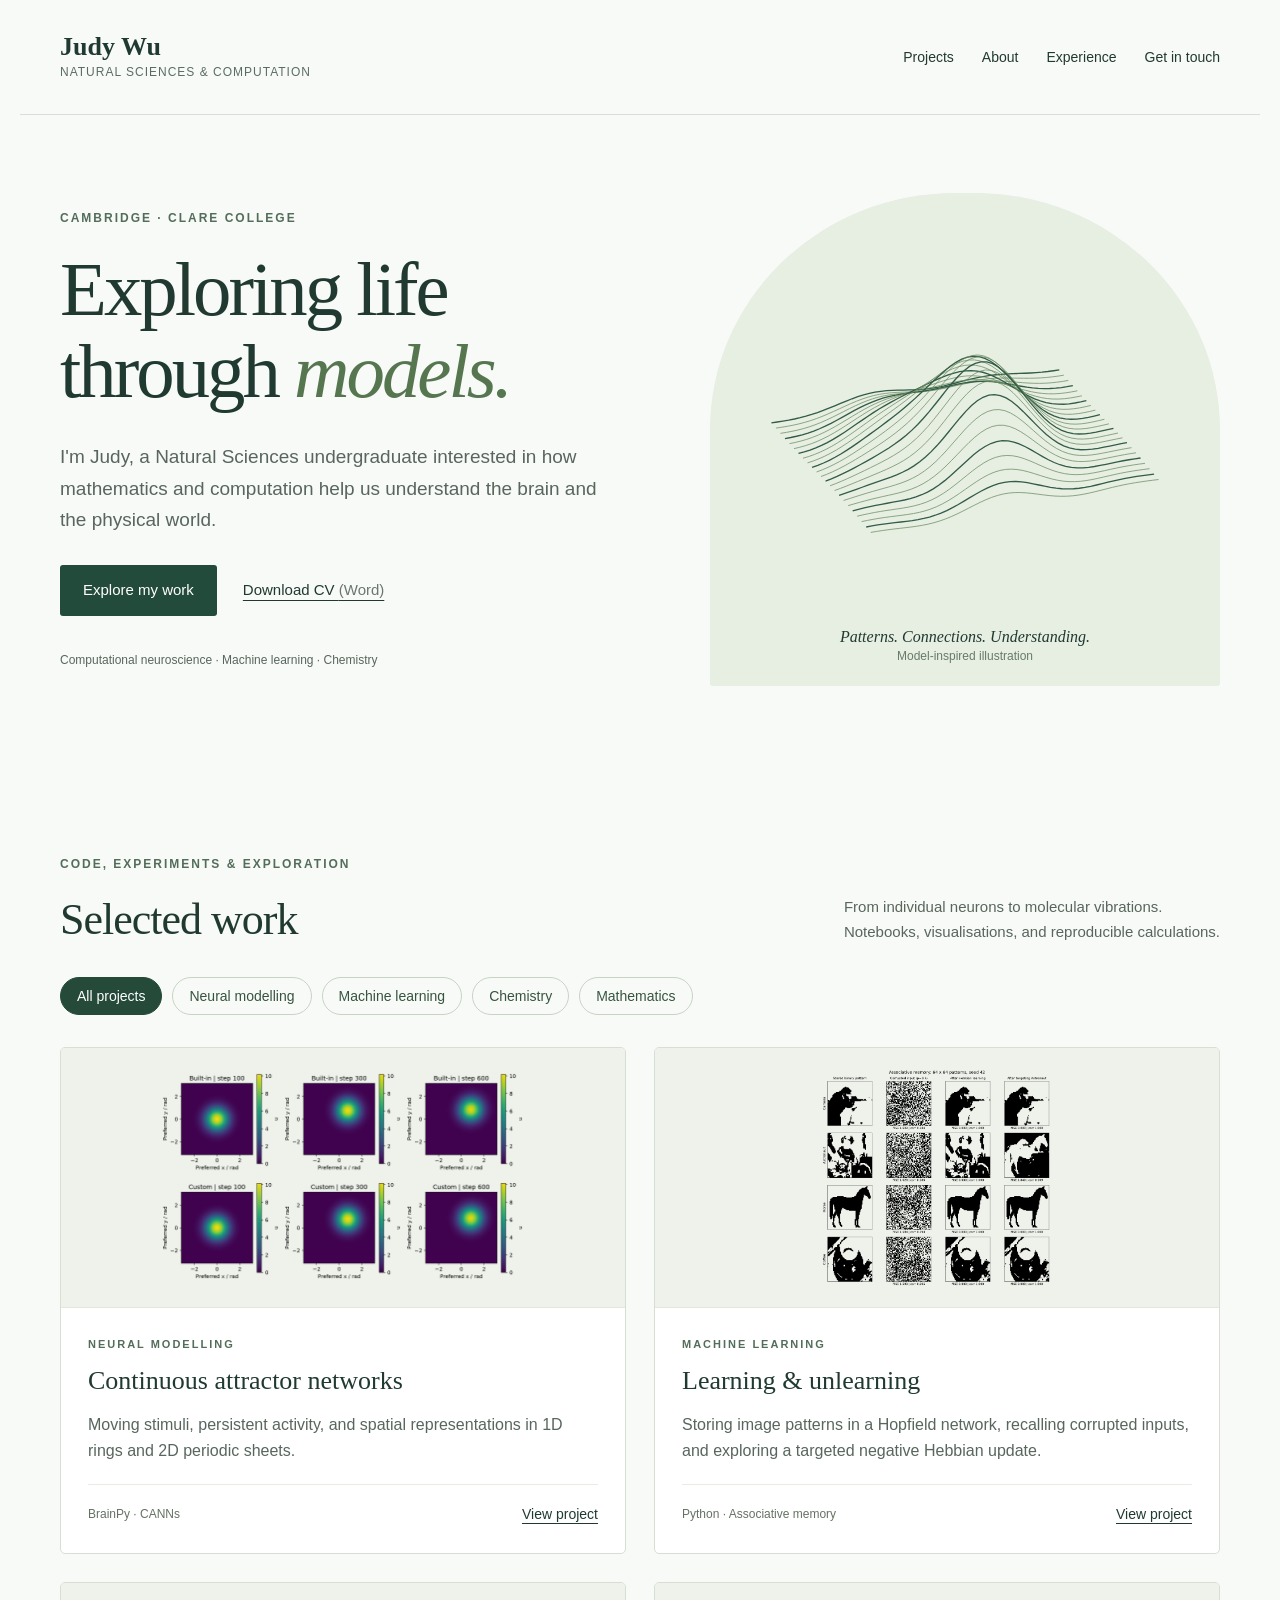
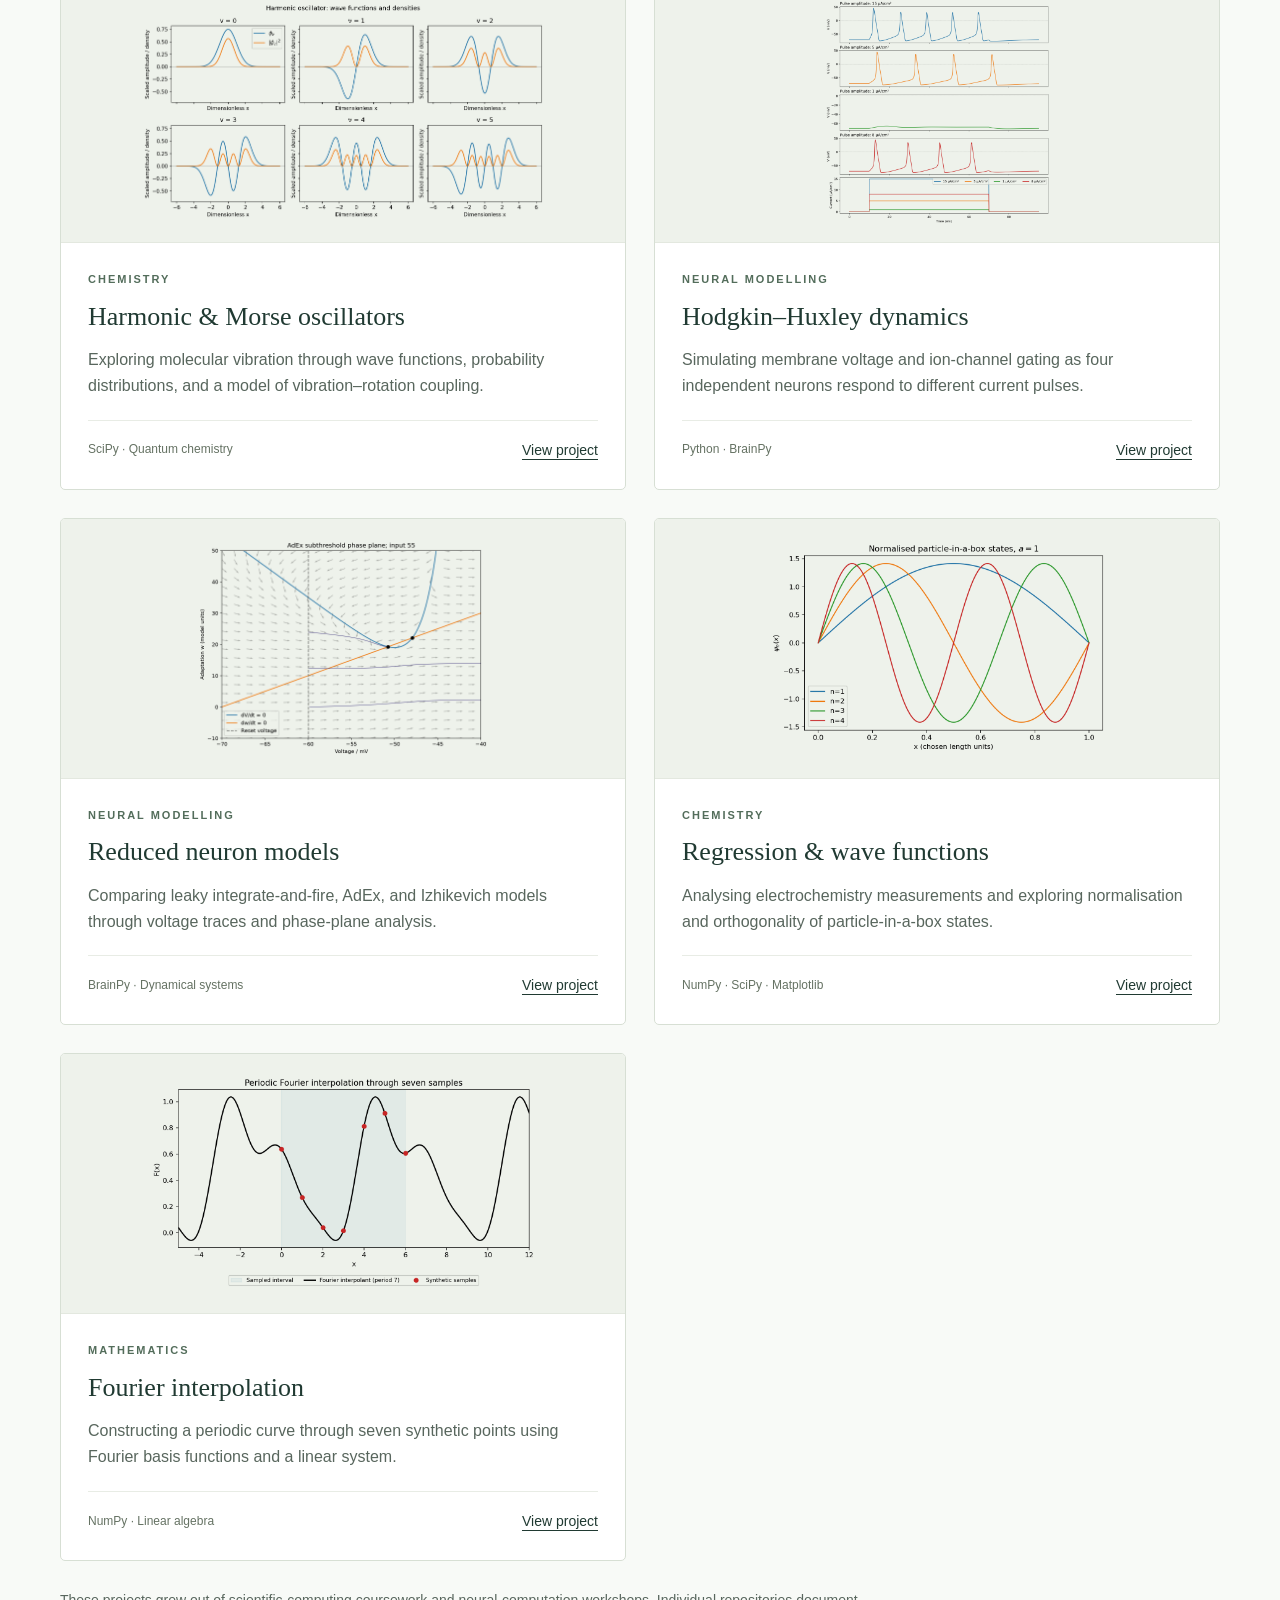
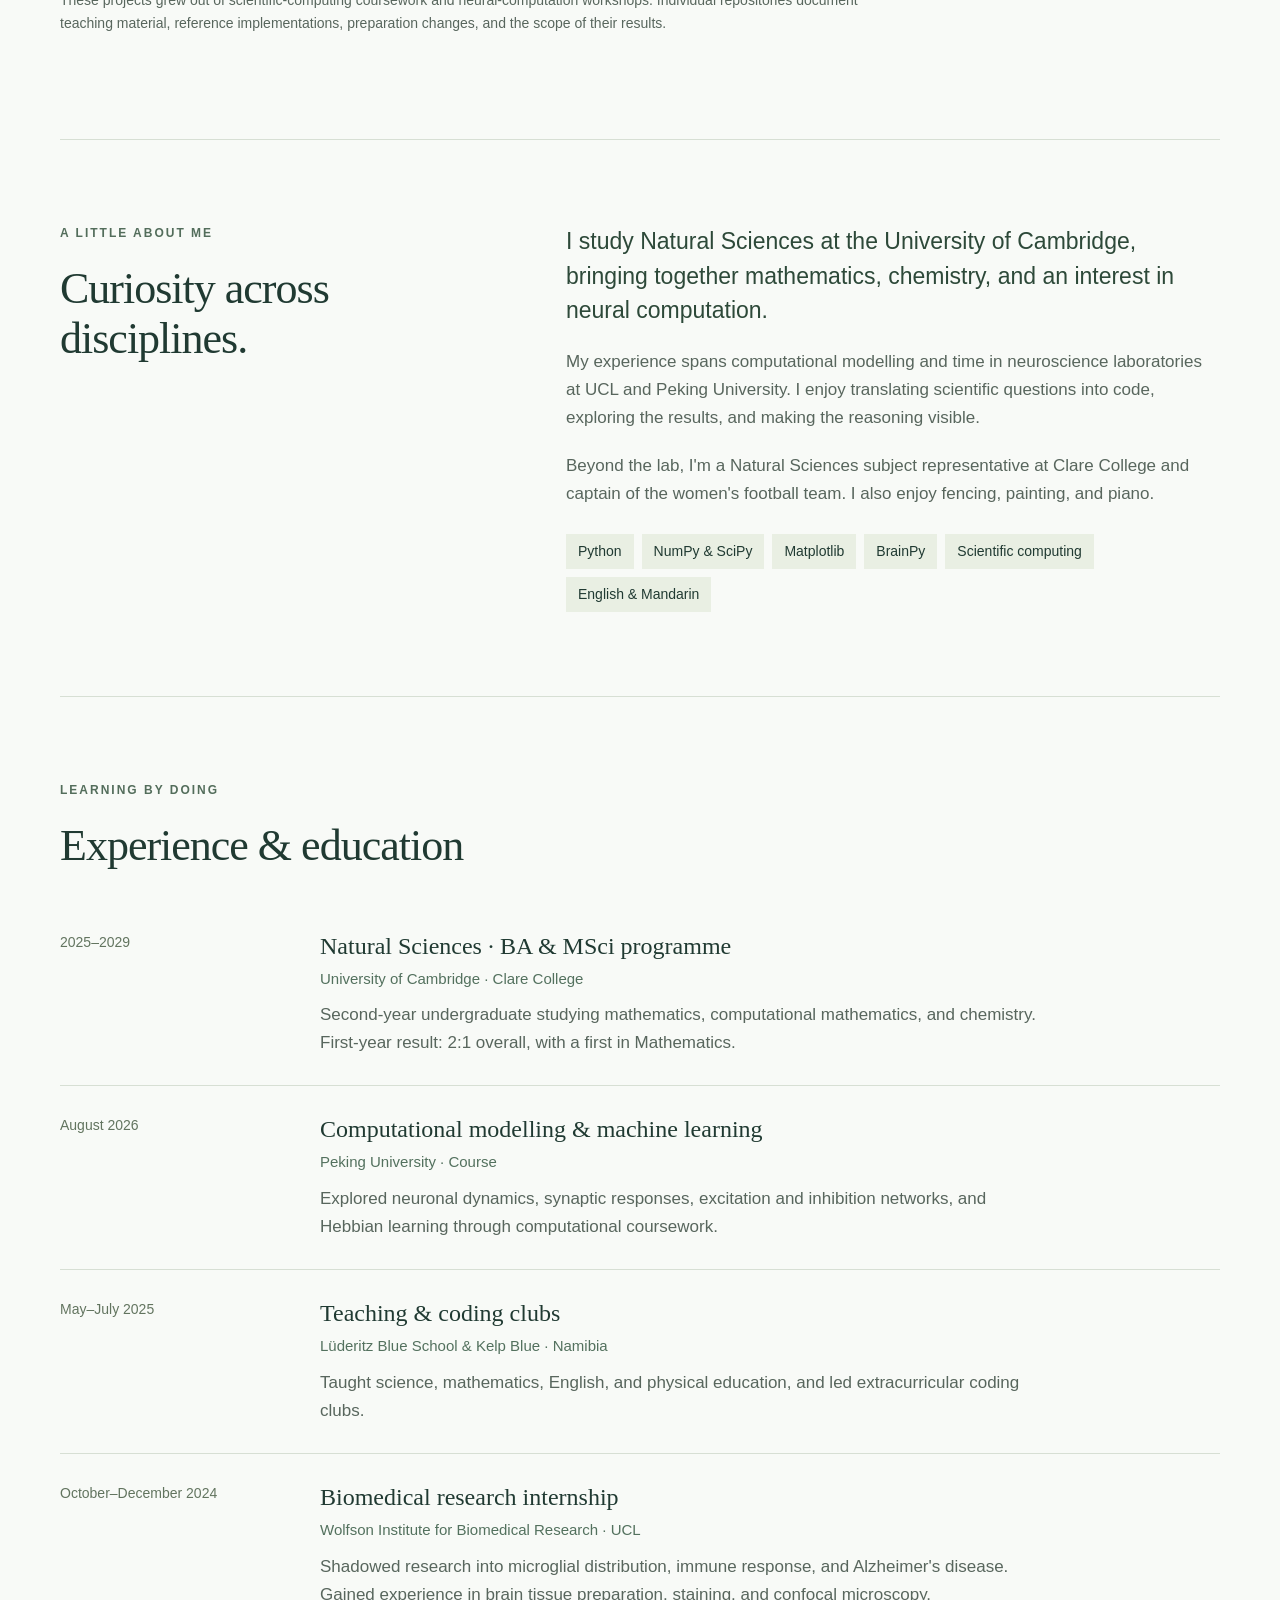
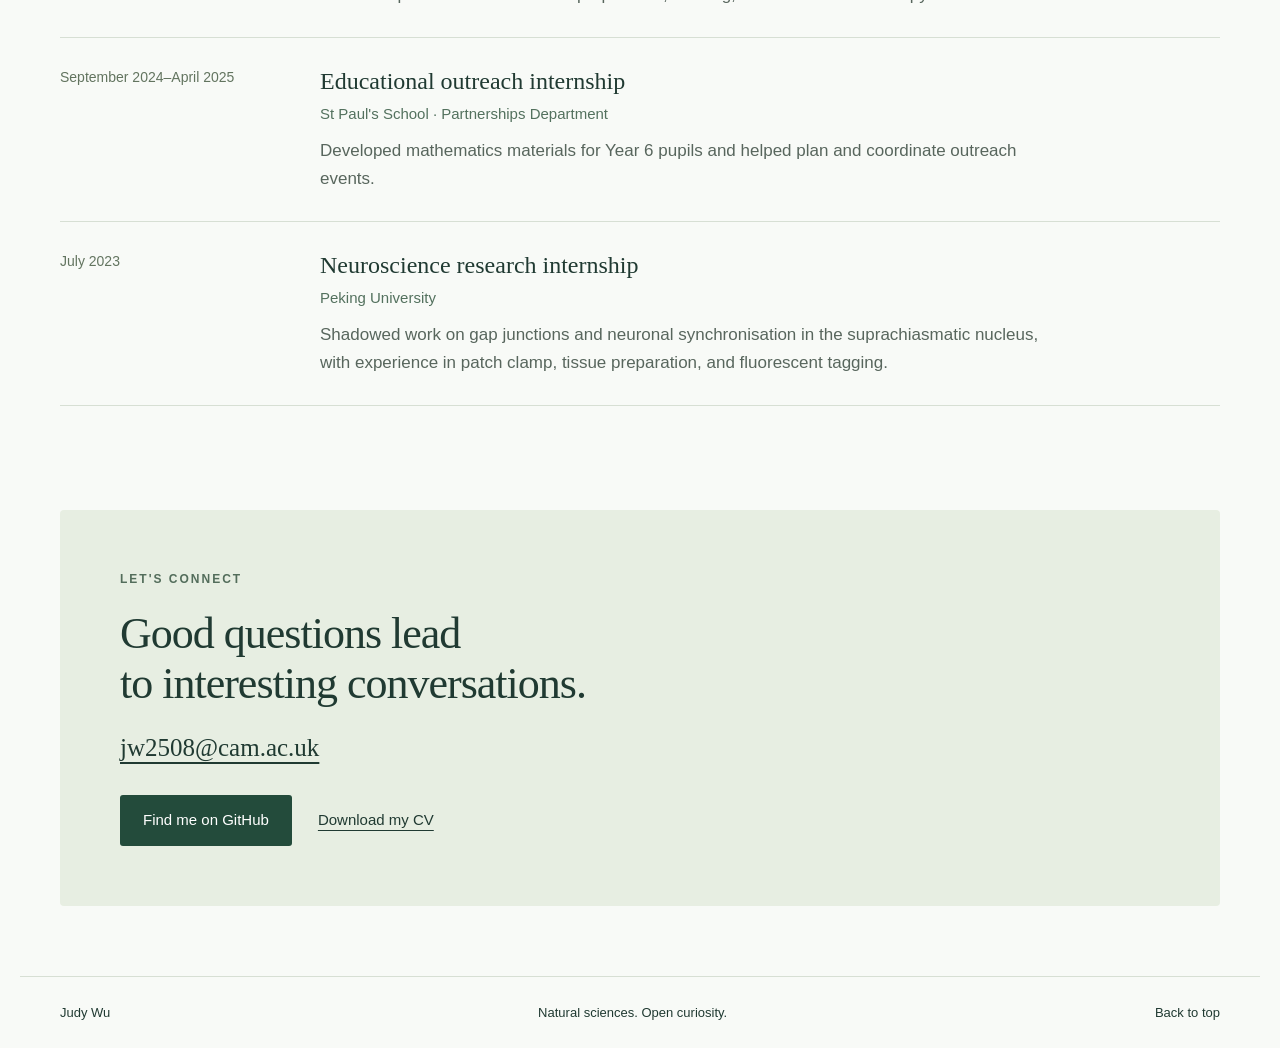
==== index.html @ 2b733950 "Publish Judy Wu personal portfolio" ====
<!doctype html><html lang="en"><head><meta charset="utf-8"><meta name="viewport" content="width=device-width,initial-scale=1"><meta name="description" content="Judy Wu, Natural Sciences undergraduate at Cambridge. Projects in computational neuroscience, machine learning and chemistry."><meta name="theme-color" content="#183f36"><title>Judy Wu | Natural sciences & computational modelling</title><link rel="stylesheet" href="style.css"></head><body><a class="skip" href="#main">Skip to content</a><header><a class="brand" href="#">Judy Wu<span>Natural sciences & computation</span></a><nav aria-label="Main navigation"><a href="#projects">Projects</a><a href="#about">About</a><a href="#experience">Experience</a><a href="mailto:jw2508@cam.ac.uk">Get in touch</a></nav></header><main id="main"><section class="hero"><div><p class="eyebrow">Cambridge · Clare College</p><h1>Exploring life<br>through <em>models.</em></h1><p class="intro">I'm Judy, a Natural Sciences undergraduate interested in how mathematics and computation help us understand the brain and the physical world.</p><div class="actions"><a class="button" href="#projects">Explore my work</a><a class="text-link" href="Judy_Wu_CV.docx" download>Download CV <span>(Word)</span></a></div><p class="hero-note">Computational neuroscience · Machine learning · Chemistry</p></div><div class="hero-art" aria-label="Illustrative neural activity landscape"><svg viewBox="0 0 500 450" role="img"><title>Illustrative landscape of connected neural activity</title><defs><radialGradient id="g"><stop stop-color="#c5db96"/><stop offset="1" stop-color="#476e5e"/></radialGradient></defs><g id="landscape"></g></svg><div class="art-caption"><span>Patterns. Connections. Understanding.</span><span>Model-inspired illustration</span></div></div></section><section id="projects"><div class="section-top"><div><p class="eyebrow">Code, experiments & exploration</p><h2>Selected work</h2></div><p>From individual neurons to molecular vibrations.<br>Notebooks, visualisations, and reproducible calculations.</p></div><div class="filters" role="group" aria-label="Filter projects"><button aria-pressed="true" data-filter="All">All projects</button><button aria-pressed="false" data-filter="Neural modelling">Neural modelling</button><button aria-pressed="false" data-filter="Machine learning">Machine learning</button><button aria-pressed="false" data-filter="Chemistry">Chemistry</button><button aria-pressed="false" data-filter="Mathematics">Mathematics</button></div><p id="count" class="sr-only" aria-live="polite">7 projects shown</p><div class="projects"><article class="project" data-category="Neural modelling"><a class="plot" href="https://github.com/jwu-1211/modelling-continuous-attractor-networks" target="_blank" rel="noopener noreferrer"><img src="tracking_2d_snapshots.png" alt="Continuous attractor networks: project output figure" loading="lazy"></a><div class="project-body"><p class="eyebrow">Neural modelling</p><h3><a href="https://github.com/jwu-1211/modelling-continuous-attractor-networks">Continuous attractor networks</a></h3><p>Moving stimuli, persistent activity, and spatial representations in 1D rings and 2D periodic sheets.</p><div class="project-bottom"><span>BrainPy · CANNs</span><a href="https://github.com/jwu-1211/modelling-continuous-attractor-networks">View project</a></div></div></article><article class="project" data-category="Machine learning"><a class="plot" href="https://github.com/jwu-1211/machine-learning-hopfield-learning-and-unlearning" target="_blank" rel="noopener noreferrer"><img src="recovery_comparison.png" alt="Learning &amp; unlearning: project output figure" loading="lazy"></a><div class="project-body"><p class="eyebrow">Machine learning</p><h3><a href="https://github.com/jwu-1211/machine-learning-hopfield-learning-and-unlearning">Learning & unlearning</a></h3><p>Storing image patterns in a Hopfield network, recalling corrupted inputs, and exploring a targeted negative Hebbian update.</p><div class="project-bottom"><span>Python · Associative memory</span><a href="https://github.com/jwu-1211/machine-learning-hopfield-learning-and-unlearning">View project</a></div></div></article><article class="project" data-category="Chemistry"><a class="plot" href="https://github.com/jwu-1211/chemistry-harmonic-and-morse-oscillators" target="_blank" rel="noopener noreferrer"><img src="harmonic_states.png" alt="Harmonic &amp; Morse oscillators: project output figure" loading="lazy"></a><div class="project-body"><p class="eyebrow">Chemistry</p><h3><a href="https://github.com/jwu-1211/chemistry-harmonic-and-morse-oscillators">Harmonic & Morse oscillators</a></h3><p>Exploring molecular vibration through wave functions, probability distributions, and a model of vibration–rotation coupling.</p><div class="project-bottom"><span>SciPy · Quantum chemistry</span><a href="https://github.com/jwu-1211/chemistry-harmonic-and-morse-oscillators">View project</a></div></div></article><article class="project" data-category="Neural modelling"><a class="plot" href="https://github.com/jwu-1211/modelling-hodgkin-huxley-neuron-model" target="_blank" rel="noopener noreferrer"><img src="voltage_and_current.png" alt="Hodgkin–Huxley dynamics: project output figure" loading="lazy"></a><div class="project-body"><p class="eyebrow">Neural modelling</p><h3><a href="https://github.com/jwu-1211/modelling-hodgkin-huxley-neuron-model">Hodgkin–Huxley dynamics</a></h3><p>Simulating membrane voltage and ion-channel gating as four independent neurons respond to different current pulses.</p><div class="project-bottom"><span>Python · BrainPy</span><a href="https://github.com/jwu-1211/modelling-hodgkin-huxley-neuron-model">View project</a></div></div></article><article class="project" data-category="Neural modelling"><a class="plot" href="https://github.com/jwu-1211/modelling-reduced-neuron-models" target="_blank" rel="noopener noreferrer"><img src="adex_phase_plane.png" alt="Reduced neuron models: project output figure" loading="lazy"></a><div class="project-body"><p class="eyebrow">Neural modelling</p><h3><a href="https://github.com/jwu-1211/modelling-reduced-neuron-models">Reduced neuron models</a></h3><p>Comparing leaky integrate-and-fire, AdEx, and Izhikevich models through voltage traces and phase-plane analysis.</p><div class="project-bottom"><span>BrainPy · Dynamical systems</span><a href="https://github.com/jwu-1211/modelling-reduced-neuron-models">View project</a></div></div></article><article class="project" data-category="Chemistry"><a class="plot" href="https://github.com/jwu-1211/chemistry-regression-and-wavefunctions" target="_blank" rel="noopener noreferrer"><img src="normalised_wavefunctions.png" alt="Regression &amp; wave functions: project output figure" loading="lazy"></a><div class="project-body"><p class="eyebrow">Chemistry</p><h3><a href="https://github.com/jwu-1211/chemistry-regression-and-wavefunctions">Regression & wave functions</a></h3><p>Analysing electrochemistry measurements and exploring normalisation and orthogonality of particle-in-a-box states.</p><div class="project-bottom"><span>NumPy · SciPy · Matplotlib</span><a href="https://github.com/jwu-1211/chemistry-regression-and-wavefunctions">View project</a></div></div></article><article class="project" data-category="Mathematics"><a class="plot" href="https://github.com/jwu-1211/mathematics-fourier-interpolation" target="_blank" rel="noopener noreferrer"><img src="fourier_interpolation.png" alt="Fourier interpolation: project output figure" loading="lazy"></a><div class="project-body"><p class="eyebrow">Mathematics</p><h3><a href="https://github.com/jwu-1211/mathematics-fourier-interpolation">Fourier interpolation</a></h3><p>Constructing a periodic curve through seven synthetic points using Fourier basis functions and a linear system.</p><div class="project-bottom"><span>NumPy · Linear algebra</span><a href="https://github.com/jwu-1211/mathematics-fourier-interpolation">View project</a></div></div></article></div><p class="provenance">These projects grew out of scientific-computing coursework and neural-computation workshops. Individual repositories document teaching material, reference implementations, preparation changes, and the scope of their results.</p></section><section id="about" class="about"><div><p class="eyebrow">A little about me</p><h2>Curiosity across<br>disciplines.</h2></div><div><p class="large">I study Natural Sciences at the University of Cambridge, bringing together mathematics, chemistry, and an interest in neural computation.</p><p>My experience spans computational modelling and time in neuroscience laboratories at UCL and Peking University. I enjoy translating scientific questions into code, exploring the results, and making the reasoning visible.</p><p>Beyond the lab, I'm a Natural Sciences subject representative at Clare College and captain of the women's football team. I also enjoy fencing, painting, and piano.</p><div class="skills"><span>Python</span><span>NumPy & SciPy</span><span>Matplotlib</span><span>BrainPy</span><span>Scientific computing</span><span>English & Mandarin</span></div></div></section><section id="experience"><div class="section-top"><div><p class="eyebrow">Learning by doing</p><h2>Experience & education</h2></div></div><div class="timeline"><article><time>2025–2029</time><div><h3>Natural Sciences · BA & MSci programme</h3><h4>University of Cambridge · Clare College</h4><p>Second-year undergraduate studying mathematics, computational mathematics, and chemistry. First-year result: 2:1 overall, with a first in Mathematics.</p></div></article><article><time>August 2026</time><div><h3>Computational modelling & machine learning</h3><h4>Peking University · Course</h4><p>Explored neuronal dynamics, synaptic responses, excitation and inhibition networks, and Hebbian learning through computational coursework.</p></div></article><article><time>May–July 2025</time><div><h3>Teaching & coding clubs</h3><h4>Lüderitz Blue School & Kelp Blue · Namibia</h4><p>Taught science, mathematics, English, and physical education, and led extracurricular coding clubs.</p></div></article><article><time>October–December 2024</time><div><h3>Biomedical research internship</h3><h4>Wolfson Institute for Biomedical Research · UCL</h4><p>Shadowed research into microglial distribution, immune response, and Alzheimer's disease. Gained experience in brain tissue preparation, staining, and confocal microscopy.</p></div></article><article><time>September 2024–April 2025</time><div><h3>Educational outreach internship</h3><h4>St Paul's School · Partnerships Department</h4><p>Developed mathematics materials for Year 6 pupils and helped plan and coordinate outreach events.</p></div></article><article><time>July 2023</time><div><h3>Neuroscience research internship</h3><h4>Peking University</h4><p>Shadowed work on gap junctions and neuronal synchronisation in the suprachiasmatic nucleus, with experience in patch clamp, tissue preparation, and fluorescent tagging.</p></div></article></div></section><section class="contact"><p class="eyebrow">Let's connect</p><h2>Good questions lead<br>to interesting conversations.</h2><a href="mailto:jw2508@cam.ac.uk">jw2508@cam.ac.uk</a><div class="actions"><a class="button" href="https://github.com/jwu-1211">Find me on GitHub</a><a class="text-link" href="Judy_Wu_CV.docx" download>Download my CV</a></div></section></main><footer><span>Judy Wu</span><span>Natural sciences. Open curiosity.</span><a href="#">Back to top</a></footer><script src="script.js"></script></body></html>
---- style.css ----
*{box-sizing:border-box}html{scroll-behavior:smooth;scroll-padding-top:30px}body{margin:0;background:#f8faf7;color:#203a32;font:17px/1.65 Arial,Helvetica,sans-serif}a{color:inherit;text-decoration:none}a:hover{text-decoration:underline;text-underline-offset:5px}button,a{touch-action:manipulation}a:focus-visible,button:focus-visible{outline:3px solid #ac612f;outline-offset:5px}header,main,footer{max-width:1240px;margin:auto}header{display:flex;align-items:center;justify-content:space-between;padding:32px 40px;border-bottom:1px solid #d6ded6}.brand{font:600 26px Georgia,serif}.brand span{display:block;font:12px/1.7 Arial;letter-spacing:1px;text-transform:uppercase;color:#5b6d62}nav{display:flex;gap:28px;font-size:14px}main{padding:0 40px}section{padding:84px 0}.hero{display:grid;grid-template-columns:1.2fr 1fr;gap:38px;align-items:center;padding:78px 0 85px}.eyebrow{text-transform:uppercase;letter-spacing:2px;font-size:12px;font-weight:bold;color:#536d5b;margin:0 0 20px}h1{font:normal clamp(52px,6vw,78px)/1.07 Georgia,serif;letter-spacing:-3px;margin:0 0 28px}h1 em{font-weight:normal;color:#567650}h2{font:normal 44px/1.13 Georgia,serif;letter-spacing:-1px;margin:0}h3{font:normal 26px/1.25 Georgia,serif;margin:0 0 14px}h4{font-size:15px;font-weight:normal;margin:0 0 10px;color:#53715e}p{color:#58665d;margin:0 0 20px}.intro{font-size:19px;max-width:540px}.actions{display:flex;align-items:center;gap:26px;margin:30px 0}.button{display:inline-block;background:#234b3b;color:white;padding:13px 23px;border-radius:3px;font-size:15px}.text-link{font-size:15px;text-decoration:underline;text-underline-offset:5px}.text-link span{color:#6b766f}.hero-note{font-size:12px;margin:35px 0 0}.hero-art{background:#e7eee2;border-radius:48% 48% 3px 3px;padding:12px 20px 23px}.hero-art svg{width:100%;display:block}.art-caption{display:flex;flex-direction:column;text-align:center;gap:3px;font:italic 16px Georgia}.art-caption span:last-child{font:12px Arial;color:#687b68}.section-top{display:flex;justify-content:space-between;align-items:end;gap:30px;margin-bottom:32px}.section-top p:not(.eyebrow){font-size:15px;margin:0}.filters{display:flex;gap:10px;flex-wrap:wrap;margin:0 0 32px}.filters button{font:14px Arial;padding:10px 16px;border:1px solid #c8d3c6;border-radius:30px;background:transparent;color:#375440;cursor:pointer}.filters button[aria-pressed=true]{background:#254a39;color:#fff;border-color:#254a39}.projects{display:grid;grid-template-columns:repeat(2,minmax(0,1fr));gap:28px}.project{border:1px solid #d7dfd4;border-radius:5px;overflow:hidden;background:#fff}.project[hidden]{display:none}.plot{display:block;height:260px;background:#eef2eb;padding:18px;border-bottom:1px solid #e3e8df}.plot img{width:100%;height:100%;object-fit:contain;mix-blend-mode:multiply}.project-body{padding:27px}.project .eyebrow{font-size:11px;margin-bottom:12px}.project p:not(.eyebrow){font-size:16px}.project-bottom{display:flex;justify-content:space-between;align-items:center;gap:12px;border-top:1px solid #e8ece5;padding-top:18px;font-size:14px}.project-bottom span{font-size:12px;color:#657263}.project-bottom a{white-space:nowrap;text-decoration:underline;text-underline-offset:4px}.provenance{font-size:14px;max-width:850px;margin-top:28px}.about{border-top:1px solid #d7dfd4;border-bottom:1px solid #d7dfd4;display:grid;grid-template-columns:1fr 1.5fr;gap:70px}.large{font-size:23px;line-height:1.5;color:#2d4939}.skills{display:flex;flex-wrap:wrap;gap:8px;margin-top:26px}.skills span{font-size:14px;background:#e9efe3;padding:6px 12px}.timeline article{display:grid;grid-template-columns:230px 1fr;gap:30px;border-bottom:1px solid #d7dfd4;padding:28px 0}.timeline time{font-size:14px;color:#62745f}.timeline p{max-width:730px;margin:0}.timeline h3{font-size:24px;margin-bottom:6px}.contact{background:#e7eee2;padding:60px;margin:20px 0 70px;border-radius:4px}.contact h2{margin-bottom:25px}.contact>a{font:25px Georgia;text-decoration:underline;text-underline-offset:6px}.contact .actions{margin-bottom:0}footer{border-top:1px solid #d7dfd4;padding:25px 40px;display:flex;justify-content:space-between;font-size:13px}.sr-only,.skip{position:absolute;left:-10000px}.skip:focus{left:20px;top:15px;background:white;padding:10px;z-index:10}@media(max-width:760px){header{padding:22px;align-items:start;gap:20px}nav{gap:12px;flex-wrap:wrap;justify-content:end;font-size:13px}.brand span{display:none}main{padding:0 22px}.hero{grid-template-columns:1fr;padding-top:50px}.hero-art{max-width:450px;margin:10px auto;width:100%}h1{letter-spacing:-2px}.section-top,.about{display:block}.section-top>p{margin-top:20px!important}.projects{grid-template-columns:1fr}.about h2{margin-bottom:30px}section{padding:55px 0}.timeline article{grid-template-columns:1fr;gap:10px}.contact{padding:30px 24px}h2{font-size:36px}.contact>a{font-size:22px}.actions{gap:20px;flex-wrap:wrap}footer{padding:25px 22px;gap:15px;flex-wrap:wrap}.plot{height:230px}}@media(prefers-reduced-motion:reduce){html{scroll-behavior:auto}}
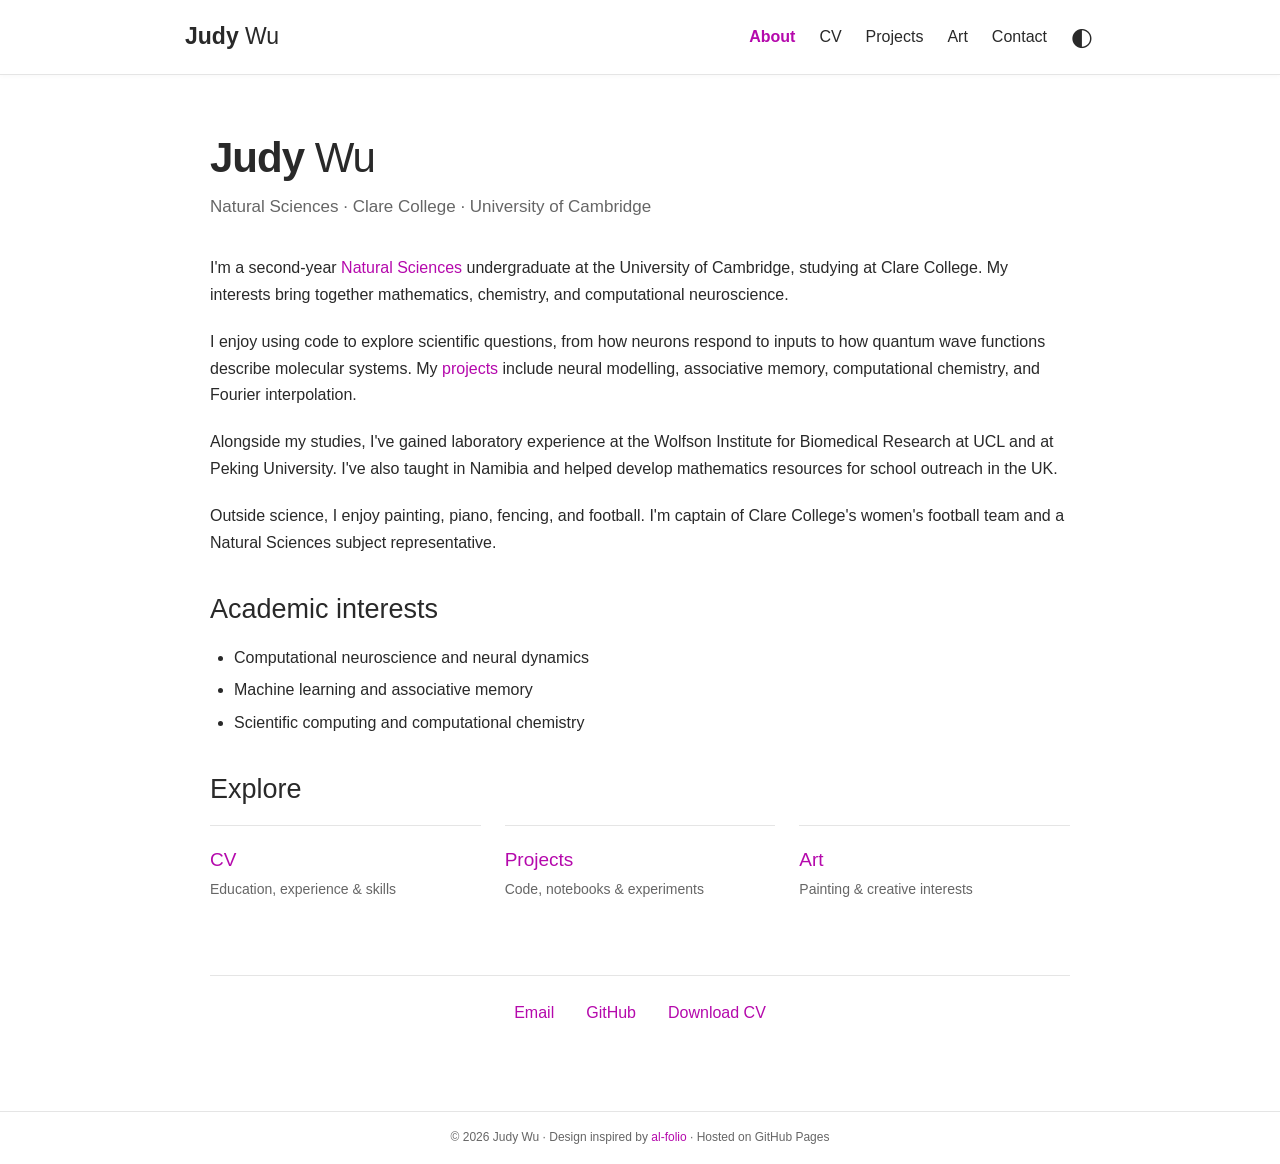
==== commit 8228b37c: "Redesign portfolio with five academic-style pages" ====
--- a/index.html
+++ b/index.html
@@ -1 +1 @@
-<!doctype html><html lang="en"><head><meta charset="utf-8"><meta name="viewport" content="width=device-width,initial-scale=1"><meta name="description" content="Judy Wu, Natural Sciences undergraduate at Cambridge. Projects in computational neuroscience, machine learning and chemistry."><meta name="theme-color" content="#183f36"><title>Judy Wu | Natural sciences & computational modelling</title><link rel="stylesheet" href="style.css"></head><body><a class="skip" href="#main">Skip to content</a><header><a class="brand" href="#">Judy Wu<span>Natural sciences & computation</span></a><nav aria-label="Main navigation"><a href="#projects">Projects</a><a href="#about">About</a><a href="#experience">Experience</a><a href="mailto:jw2508@cam.ac.uk">Get in touch</a></nav></header><main id="main"><section class="hero"><div><p class="eyebrow">Cambridge · Clare College</p><h1>Exploring life<br>through <em>models.</em></h1><p class="intro">I'm Judy, a Natural Sciences undergraduate interested in how mathematics and computation help us understand the brain and the physical world.</p><div class="actions"><a class="button" href="#projects">Explore my work</a><a class="text-link" href="Judy_Wu_CV.docx" download>Download CV <span>(Word)</span></a></div><p class="hero-note">Computational neuroscience · Machine learning · Chemistry</p></div><div class="hero-art" aria-label="Illustrative neural activity landscape"><svg viewBox="0 0 500 450" role="img"><title>Illustrative landscape of connected neural activity</title><defs><radialGradient id="g"><stop stop-color="#c5db96"/><stop offset="1" stop-color="#476e5e"/></radialGradient></defs><g id="landscape"></g></svg><div class="art-caption"><span>Patterns. Connections. Understanding.</span><span>Model-inspired illustration</span></div></div></section><section id="projects"><div class="section-top"><div><p class="eyebrow">Code, experiments & exploration</p><h2>Selected work</h2></div><p>From individual neurons to molecular vibrations.<br>Notebooks, visualisations, and reproducible calculations.</p></div><div class="filters" role="group" aria-label="Filter projects"><button aria-pressed="true" data-filter="All">All projects</button><button aria-pressed="false" data-filter="Neural modelling">Neural modelling</button><button aria-pressed="false" data-filter="Machine learning">Machine learning</button><button aria-pressed="false" data-filter="Chemistry">Chemistry</button><button aria-pressed="false" data-filter="Mathematics">Mathematics</button></div><p id="count" class="sr-only" aria-live="polite">7 projects shown</p><div class="projects"><article class="project" data-category="Neural modelling"><a class="plot" href="https://github.com/jwu-1211/modelling-continuous-attractor-networks" target="_blank" rel="noopener noreferrer"><img src="tracking_2d_snapshots.png" alt="Continuous attractor networks: project output figure" loading="lazy"></a><div class="project-body"><p class="eyebrow">Neural modelling</p><h3><a href="https://github.com/jwu-1211/modelling-continuous-attractor-networks">Continuous attractor networks</a></h3><p>Moving stimuli, persistent activity, and spatial representations in 1D rings and 2D periodic sheets.</p><div class="project-bottom"><span>BrainPy · CANNs</span><a href="https://github.com/jwu-1211/modelling-continuous-attractor-networks">View project</a></div></div></article><article class="project" data-category="Machine learning"><a class="plot" href="https://github.com/jwu-1211/machine-learning-hopfield-learning-and-unlearning" target="_blank" rel="noopener noreferrer"><img src="recovery_comparison.png" alt="Learning &amp; unlearning: project output figure" loading="lazy"></a><div class="project-body"><p class="eyebrow">Machine learning</p><h3><a href="https://github.com/jwu-1211/machine-learning-hopfield-learning-and-unlearning">Learning & unlearning</a></h3><p>Storing image patterns in a Hopfield network, recalling corrupted inputs, and exploring a targeted negative Hebbian update.</p><div class="project-bottom"><span>Python · Associative memory</span><a href="https://github.com/jwu-1211/machine-learning-hopfield-learning-and-unlearning">View project</a></div></div></article><article class="project" data-category="Chemistry"><a class="plot" href="https://github.com/jwu-1211/chemistry-harmonic-and-morse-oscillators" target="_blank" rel="noopener noreferrer"><img src="harmonic_states.png" alt="Harmonic &amp; Morse oscillators: project output figure" loading="lazy"></a><div class="project-body"><p class="eyebrow">Chemistry</p><h3><a href="https://github.com/jwu-1211/chemistry-harmonic-and-morse-oscillators">Harmonic & Morse oscillators</a></h3><p>Exploring molecular vibration through wave functions, probability distributions, and a model of vibration–rotation coupling.</p><div class="project-bottom"><span>SciPy · Quantum chemistry</span><a href="https://github.com/jwu-1211/chemistry-harmonic-and-morse-oscillators">View project</a></div></div></article><article class="project" data-category="Neural modelling"><a class="plot" href="https://github.com/jwu-1211/modelling-hodgkin-huxley-neuron-model" target="_blank" rel="noopener noreferrer"><img src="voltage_and_current.png" alt="Hodgkin–Huxley dynamics: project output figure" loading="lazy"></a><div class="project-body"><p class="eyebrow">Neural modelling</p><h3><a href="https://github.com/jwu-1211/modelling-hodgkin-huxley-neuron-model">Hodgkin–Huxley dynamics</a></h3><p>Simulating membrane voltage and ion-channel gating as four independent neurons respond to different current pulses.</p><div class="project-bottom"><span>Python · BrainPy</span><a href="https://github.com/jwu-1211/modelling-hodgkin-huxley-neuron-model">View project</a></div></div></article><article class="project" data-category="Neural modelling"><a class="plot" href="https://github.com/jwu-1211/modelling-reduced-neuron-models" target="_blank" rel="noopener noreferrer"><img src="adex_phase_plane.png" alt="Reduced neuron models: project output figure" loading="lazy"></a><div class="project-body"><p class="eyebrow">Neural modelling</p><h3><a href="https://github.com/jwu-1211/modelling-reduced-neuron-models">Reduced neuron models</a></h3><p>Comparing leaky integrate-and-fire, AdEx, and Izhikevich models through voltage traces and phase-plane analysis.</p><div class="project-bottom"><span>BrainPy · Dynamical systems</span><a href="https://github.com/jwu-1211/modelling-reduced-neuron-models">View project</a></div></div></article><article class="project" data-category="Chemistry"><a class="plot" href="https://github.com/jwu-1211/chemistry-regression-and-wavefunctions" target="_blank" rel="noopener noreferrer"><img src="normalised_wavefunctions.png" alt="Regression &amp; wave functions: project output figure" loading="lazy"></a><div class="project-body"><p class="eyebrow">Chemistry</p><h3><a href="https://github.com/jwu-1211/chemistry-regression-and-wavefunctions">Regression & wave functions</a></h3><p>Analysing electrochemistry measurements and exploring normalisation and orthogonality of particle-in-a-box states.</p><div class="project-bottom"><span>NumPy · SciPy · Matplotlib</span><a href="https://github.com/jwu-1211/chemistry-regression-and-wavefunctions">View project</a></div></div></article><article class="project" data-category="Mathematics"><a class="plot" href="https://github.com/jwu-1211/mathematics-fourier-interpolation" target="_blank" rel="noopener noreferrer"><img src="fourier_interpolation.png" alt="Fourier interpolation: project output figure" loading="lazy"></a><div class="project-body"><p class="eyebrow">Mathematics</p><h3><a href="https://github.com/jwu-1211/mathematics-fourier-interpolation">Fourier interpolation</a></h3><p>Constructing a periodic curve through seven synthetic points using Fourier basis functions and a linear system.</p><div class="project-bottom"><span>NumPy · Linear algebra</span><a href="https://github.com/jwu-1211/mathematics-fourier-interpolation">View project</a></div></div></article></div><p class="provenance">These projects grew out of scientific-computing coursework and neural-computation workshops. Individual repositories document teaching material, reference implementations, preparation changes, and the scope of their results.</p></section><section id="about" class="about"><div><p class="eyebrow">A little about me</p><h2>Curiosity across<br>disciplines.</h2></div><div><p class="large">I study Natural Sciences at the University of Cambridge, bringing together mathematics, chemistry, and an interest in neural computation.</p><p>My experience spans computational modelling and time in neuroscience laboratories at UCL and Peking University. I enjoy translating scientific questions into code, exploring the results, and making the reasoning visible.</p><p>Beyond the lab, I'm a Natural Sciences subject representative at Clare College and captain of the women's football team. I also enjoy fencing, painting, and piano.</p><div class="skills"><span>Python</span><span>NumPy & SciPy</span><span>Matplotlib</span><span>BrainPy</span><span>Scientific computing</span><span>English & Mandarin</span></div></div></section><section id="experience"><div class="section-top"><div><p class="eyebrow">Learning by doing</p><h2>Experience & education</h2></div></div><div class="timeline"><article><time>2025–2029</time><div><h3>Natural Sciences · BA & MSci programme</h3><h4>University of Cambridge · Clare College</h4><p>Second-year undergraduate studying mathematics, computational mathematics, and chemistry. First-year result: 2:1 overall, with a first in Mathematics.</p></div></article><article><time>August 2026</time><div><h3>Computational modelling & machine learning</h3><h4>Peking University · Course</h4><p>Explored neuronal dynamics, synaptic responses, excitation and inhibition networks, and Hebbian learning through computational coursework.</p></div></article><article><time>May–July 2025</time><div><h3>Teaching & coding clubs</h3><h4>Lüderitz Blue School & Kelp Blue · Namibia</h4><p>Taught science, mathematics, English, and physical education, and led extracurricular coding clubs.</p></div></article><article><time>October–December 2024</time><div><h3>Biomedical research internship</h3><h4>Wolfson Institute for Biomedical Research · UCL</h4><p>Shadowed research into microglial distribution, immune response, and Alzheimer's disease. Gained experience in brain tissue preparation, staining, and confocal microscopy.</p></div></article><article><time>September 2024–April 2025</time><div><h3>Educational outreach internship</h3><h4>St Paul's School · Partnerships Department</h4><p>Developed mathematics materials for Year 6 pupils and helped plan and coordinate outreach events.</p></div></article><article><time>July 2023</time><div><h3>Neuroscience research internship</h3><h4>Peking University</h4><p>Shadowed work on gap junctions and neuronal synchronisation in the suprachiasmatic nucleus, with experience in patch clamp, tissue preparation, and fluorescent tagging.</p></div></article></div></section><section class="contact"><p class="eyebrow">Let's connect</p><h2>Good questions lead<br>to interesting conversations.</h2><a href="mailto:jw2508@cam.ac.uk">jw2508@cam.ac.uk</a><div class="actions"><a class="button" href="https://github.com/jwu-1211">Find me on GitHub</a><a class="text-link" href="Judy_Wu_CV.docx" download>Download my CV</a></div></section></main><footer><span>Judy Wu</span><span>Natural sciences. Open curiosity.</span><a href="#">Back to top</a></footer><script src="script.js"></script></body></html>+<!doctype html><html lang="en"><head><meta charset="utf-8"><meta name="viewport" content="width=device-width,initial-scale=1"><meta name="description" content="Judy Wu — Cambridge Natural Sciences undergraduate. About, scientific computing and creative interests."><title>About | Judy Wu</title><link rel="stylesheet" href="style.css?v=2"><script src="script.js?v=2" defer></script></head><body><a class="skip" href="#main">Skip to content</a><header><div class="nav-wrap"><a class="brand" href="index.html"><strong>Judy</strong> Wu</a><nav aria-label="Main navigation"><a href="index.html" aria-current="page">About</a><a href="cv.html">CV</a><a href="projects.html">Projects</a><a href="art.html">Art</a><a href="contact.html">Contact</a></nav><button id="theme" type="button" aria-label="Switch to dark theme" title="Change colour theme">◐</button></div></header><main id="main"><div class="page-heading"><h1><strong>Judy</strong> Wu</h1><p class="subtitle">Natural Sciences · Clare College · University of Cambridge</p></div><div class="bio"><p>I'm a second-year <a href="https://www.cam.ac.uk/">Natural Sciences</a> undergraduate at the University of Cambridge, studying at Clare College. My interests bring together mathematics, chemistry, and computational neuroscience.</p><p>I enjoy using code to explore scientific questions, from how neurons respond to inputs to how quantum wave functions describe molecular systems. My <a href="projects.html">projects</a> include neural modelling, associative memory, computational chemistry, and Fourier interpolation.</p><p>Alongside my studies, I've gained laboratory experience at the Wolfson Institute for Biomedical Research at UCL and at Peking University. I've also taught in Namibia and helped develop mathematics resources for school outreach in the UK.</p><p>Outside science, I enjoy painting, piano, fencing, and football. I'm captain of Clare College's women's football team and a Natural Sciences subject representative.</p></div><h2>Academic interests</h2><ul class="interests"><li>Computational neuroscience and neural dynamics</li><li>Machine learning and associative memory</li><li>Scientific computing and computational chemistry</li></ul><h2>Explore</h2><div class="explore"><a href="cv.html"><strong>CV</strong><span>Education, experience & skills</span></a><a href="projects.html"><strong>Projects</strong><span>Code, notebooks & experiments</span></a><a href="art.html"><strong>Art</strong><span>Painting & creative interests</span></a></div><div class="social"><a href="mailto:jw2508@cam.ac.uk">Email</a><a href="https://github.com/jwu-1211">GitHub</a><a href="Judy_Wu_CV.docx" download>Download CV</a></div></main><footer>© 2026 Judy Wu · Design inspired by <a href="https://github.com/alshedivat/al-folio">al-folio</a> · Hosted on GitHub Pages</footer></body></html>
--- a/style.css
+++ b/style.css
@@ -1 +1 @@
-*{box-sizing:border-box}html{scroll-behavior:smooth;scroll-padding-top:30px}body{margin:0;background:#f8faf7;color:#203a32;font:17px/1.65 Arial,Helvetica,sans-serif}a{color:inherit;text-decoration:none}a:hover{text-decoration:underline;text-underline-offset:5px}button,a{touch-action:manipulation}a:focus-visible,button:focus-visible{outline:3px solid #ac612f;outline-offset:5px}header,main,footer{max-width:1240px;margin:auto}header{display:flex;align-items:center;justify-content:space-between;padding:32px 40px;border-bottom:1px solid #d6ded6}.brand{font:600 26px Georgia,serif}.brand span{display:block;font:12px/1.7 Arial;letter-spacing:1px;text-transform:uppercase;color:#5b6d62}nav{display:flex;gap:28px;font-size:14px}main{padding:0 40px}section{padding:84px 0}.hero{display:grid;grid-template-columns:1.2fr 1fr;gap:38px;align-items:center;padding:78px 0 85px}.eyebrow{text-transform:uppercase;letter-spacing:2px;font-size:12px;font-weight:bold;color:#536d5b;margin:0 0 20px}h1{font:normal clamp(52px,6vw,78px)/1.07 Georgia,serif;letter-spacing:-3px;margin:0 0 28px}h1 em{font-weight:normal;color:#567650}h2{font:normal 44px/1.13 Georgia,serif;letter-spacing:-1px;margin:0}h3{font:normal 26px/1.25 Georgia,serif;margin:0 0 14px}h4{font-size:15px;font-weight:normal;margin:0 0 10px;color:#53715e}p{color:#58665d;margin:0 0 20px}.intro{font-size:19px;max-width:540px}.actions{display:flex;align-items:center;gap:26px;margin:30px 0}.button{display:inline-block;background:#234b3b;color:white;padding:13px 23px;border-radius:3px;font-size:15px}.text-link{font-size:15px;text-decoration:underline;text-underline-offset:5px}.text-link span{color:#6b766f}.hero-note{font-size:12px;margin:35px 0 0}.hero-art{background:#e7eee2;border-radius:48% 48% 3px 3px;padding:12px 20px 23px}.hero-art svg{width:100%;display:block}.art-caption{display:flex;flex-direction:column;text-align:center;gap:3px;font:italic 16px Georgia}.art-caption span:last-child{font:12px Arial;color:#687b68}.section-top{display:flex;justify-content:space-between;align-items:end;gap:30px;margin-bottom:32px}.section-top p:not(.eyebrow){font-size:15px;margin:0}.filters{display:flex;gap:10px;flex-wrap:wrap;margin:0 0 32px}.filters button{font:14px Arial;padding:10px 16px;border:1px solid #c8d3c6;border-radius:30px;background:transparent;color:#375440;cursor:pointer}.filters button[aria-pressed=true]{background:#254a39;color:#fff;border-color:#254a39}.projects{display:grid;grid-template-columns:repeat(2,minmax(0,1fr));gap:28px}.project{border:1px solid #d7dfd4;border-radius:5px;overflow:hidden;background:#fff}.project[hidden]{display:none}.plot{display:block;height:260px;background:#eef2eb;padding:18px;border-bottom:1px solid #e3e8df}.plot img{width:100%;height:100%;object-fit:contain;mix-blend-mode:multiply}.project-body{padding:27px}.project .eyebrow{font-size:11px;margin-bottom:12px}.project p:not(.eyebrow){font-size:16px}.project-bottom{display:flex;justify-content:space-between;align-items:center;gap:12px;border-top:1px solid #e8ece5;padding-top:18px;font-size:14px}.project-bottom span{font-size:12px;color:#657263}.project-bottom a{white-space:nowrap;text-decoration:underline;text-underline-offset:4px}.provenance{font-size:14px;max-width:850px;margin-top:28px}.about{border-top:1px solid #d7dfd4;border-bottom:1px solid #d7dfd4;display:grid;grid-template-columns:1fr 1.5fr;gap:70px}.large{font-size:23px;line-height:1.5;color:#2d4939}.skills{display:flex;flex-wrap:wrap;gap:8px;margin-top:26px}.skills span{font-size:14px;background:#e9efe3;padding:6px 12px}.timeline article{display:grid;grid-template-columns:230px 1fr;gap:30px;border-bottom:1px solid #d7dfd4;padding:28px 0}.timeline time{font-size:14px;color:#62745f}.timeline p{max-width:730px;margin:0}.timeline h3{font-size:24px;margin-bottom:6px}.contact{background:#e7eee2;padding:60px;margin:20px 0 70px;border-radius:4px}.contact h2{margin-bottom:25px}.contact>a{font:25px Georgia;text-decoration:underline;text-underline-offset:6px}.contact .actions{margin-bottom:0}footer{border-top:1px solid #d7dfd4;padding:25px 40px;display:flex;justify-content:space-between;font-size:13px}.sr-only,.skip{position:absolute;left:-10000px}.skip:focus{left:20px;top:15px;background:white;padding:10px;z-index:10}@media(max-width:760px){header{padding:22px;align-items:start;gap:20px}nav{gap:12px;flex-wrap:wrap;justify-content:end;font-size:13px}.brand span{display:none}main{padding:0 22px}.hero{grid-template-columns:1fr;padding-top:50px}.hero-art{max-width:450px;margin:10px auto;width:100%}h1{letter-spacing:-2px}.section-top,.about{display:block}.section-top>p{margin-top:20px!important}.projects{grid-template-columns:1fr}.about h2{margin-bottom:30px}section{padding:55px 0}.timeline article{grid-template-columns:1fr;gap:10px}.contact{padding:30px 24px}h2{font-size:36px}.contact>a{font-size:22px}.actions{gap:20px;flex-wrap:wrap}footer{padding:25px 22px;gap:15px;flex-wrap:wrap}.plot{height:230px}}@media(prefers-reduced-motion:reduce){html{scroll-behavior:auto}}+ :root{--bg:#fff;--text:#292929;--muted:#666;--accent:#b509ac;--line:#e5e5e5;--soft:#f7f7f7}html[data-theme=dark]{--bg:#1c1c1d;--text:#eee;--muted:#b4b4b4;--accent:#73bed4;--line:#404044;--soft:#27272a}*{box-sizing:border-box}body{margin:0;background:var(--bg);color:var(--text);font:16px/1.65 -apple-system,BlinkMacSystemFont,"Segoe UI",Arial,sans-serif;font-weight:400}a{color:var(--accent);text-decoration:none}a:hover{text-decoration:underline;text-underline-offset:4px}a:focus-visible,button:focus-visible{outline:2px solid var(--accent);outline-offset:4px}header{border-bottom:1px solid var(--line);box-shadow:0 1px 5px #00000008}.nav-wrap{max-width:960px;padding:18px 25px;margin:auto;display:flex;gap:22px;align-items:center}.brand{color:var(--text);font-size:23px;font-weight:300;white-space:nowrap}.brand strong{font-weight:600}nav{display:flex;gap:24px;margin-left:auto}nav a{color:var(--text);font-size:16px}nav a[aria-current]{color:var(--accent);font-weight:600}#theme{background:none;border:0;color:var(--text);font-size:25px;cursor:pointer;padding:0 2px}main{max-width:910px;margin:0 auto;padding:58px 25px 85px;min-height:calc(100vh - 133px)}.page-heading{margin-bottom:34px}h1{font-size:42px;line-height:1.2;letter-spacing:-1px;font-weight:300;margin:0 0 10px}h1 strong{font-weight:650}h2{font-size:27px;line-height:1.3;font-weight:400;margin:36px 0 18px}h3{font-size:19px;line-height:1.4;font-weight:600;margin:0 0 8px}h4{font-size:16px;font-weight:400;margin:0 0 9px;color:var(--accent)}p{margin:0 0 18px}.subtitle,.muted{color:var(--muted)}.subtitle{font-size:17px}.bio p{margin-bottom:21px}.interests{padding-left:24px}.interests li{margin:6px 0}.explore{display:grid;grid-template-columns:repeat(3,1fr);gap:24px}.explore a{padding:18px 0;border-top:1px solid var(--line)}.explore strong{display:block;font-weight:500;font-size:19px}.explore span{color:var(--muted);font-size:14px}.social{display:flex;justify-content:center;gap:32px;margin-top:55px;padding-top:24px;border-top:1px solid var(--line)}footer{text-align:center;padding:16px 20px;border-top:1px solid var(--line);color:var(--muted);font-size:12px}.button{display:inline-block;border:1px solid var(--accent);padding:7px 16px;border-radius:3px;font-size:14px}.download{margin-bottom:0}.timeline article{display:grid;grid-template-columns:160px 1fr;gap:28px;border-bottom:1px solid var(--line);padding:23px 0}.timeline time{font-size:14px;color:var(--muted)}.timeline p{margin:0}.skills{display:grid;grid-template-columns:150px 1fr;gap:15px 26px}.skills dt,.contact-list dt{font-weight:600}.skills dd,.contact-list dd{margin:0}.cv-block p{margin:6px 0}.contact-list{display:grid;grid-template-columns:120px 1fr;gap:28px;margin:38px 0 50px}.filters{display:flex;gap:8px;flex-wrap:wrap;margin:0 0 30px}.filters button{border:1px solid var(--line);border-radius:3px;background:var(--bg);color:var(--text);font:14px inherit;padding:7px 12px;cursor:pointer}.filters button[aria-pressed=true]{background:var(--accent);color:var(--bg);border-color:var(--accent)}.projects{display:grid;grid-template-columns:repeat(2,minmax(0,1fr));gap:24px}.project{border:1px solid var(--line);border-radius:4px;overflow:hidden;box-shadow:0 2px 5px #00000008}.project[hidden]{display:none}.plot{display:block;padding:12px;background:#fff;height:200px;border-bottom:1px solid var(--line)}.plot img{width:100%;height:100%;object-fit:contain}.project-body{padding:20px}.eyebrow{text-transform:uppercase;letter-spacing:1px;font-size:12px;color:var(--muted);margin:0 0 9px}.project h3 a{color:var(--text);font-weight:500}.project p:not(.eyebrow){font-size:15px}.project-bottom{display:flex;flex-wrap:wrap;gap:14px;justify-content:space-between;border-top:1px solid var(--line);padding-top:14px;font-size:14px}.project-bottom span{color:var(--muted);font-size:12px}.provenance{font-size:14px;color:var(--muted);margin-top:30px}.empty-gallery{border-top:1px solid var(--line);border-bottom:1px solid var(--line);padding:25px 0;margin-top:36px}.empty-gallery h2{margin-top:0}.empty-gallery p{color:var(--muted);margin:0}.skip,.sr-only{position:absolute;left:-10000px}.skip:focus{left:10px;top:10px;background:var(--bg);padding:10px;z-index:3}@media(max-width:640px){.nav-wrap{flex-wrap:wrap;gap:12px;padding:14px 20px}.brand{flex:1}#theme{order:1}nav{order:2;width:100%;margin:0;gap:0;justify-content:space-between}nav a{font-size:14px}main{padding:35px 20px 60px}h1{font-size:36px}.subtitle{font-size:16px}.projects{grid-template-columns:1fr}.explore{grid-template-columns:1fr;gap:0}.timeline article{grid-template-columns:1fr;gap:7px}.skills,.contact-list{grid-template-columns:1fr;gap:6px}.skills dd,.contact-list dd{margin-bottom:18px}.social{gap:24px}.plot{height:220px}}
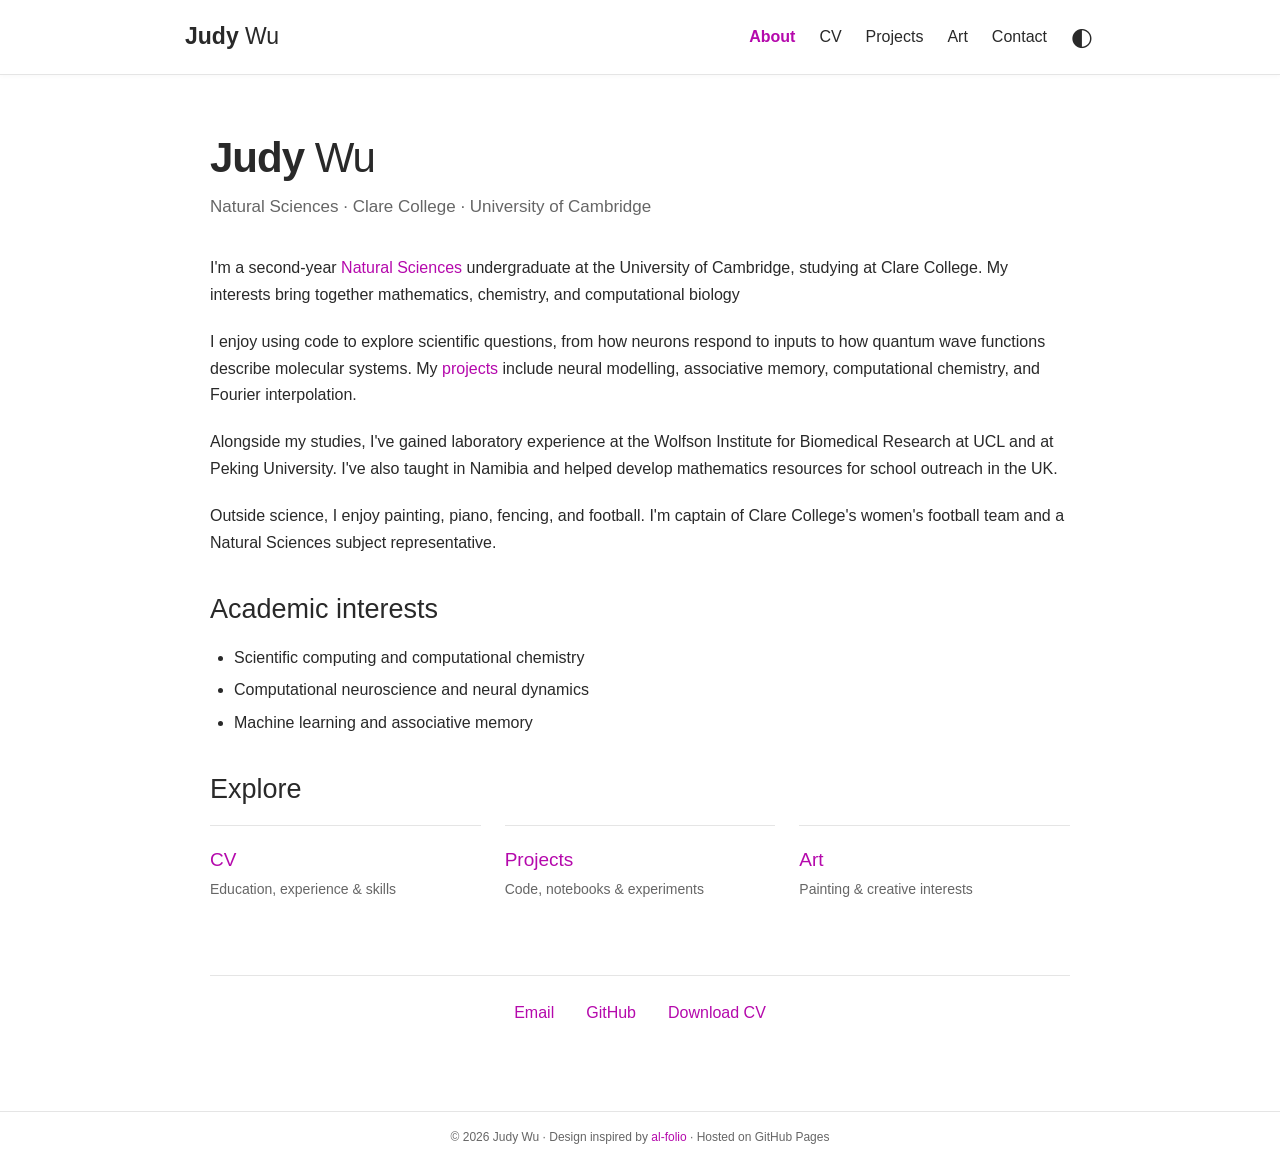
==== commit 5265b947: "Change academic focus in bio section Updated the bio section to reflect a change in academic focus f" ====
--- a/index.html
+++ b/index.html
@@ -1 +1 @@
-<!doctype html><html lang="en"><head><meta charset="utf-8"><meta name="viewport" content="width=device-width,initial-scale=1"><meta name="description" content="Judy Wu — Cambridge Natural Sciences undergraduate. About, scientific computing and creative interests."><title>About | Judy Wu</title><link rel="stylesheet" href="style.css?v=2"><script src="script.js?v=2" defer></script></head><body><a class="skip" href="#main">Skip to content</a><header><div class="nav-wrap"><a class="brand" href="index.html"><strong>Judy</strong> Wu</a><nav aria-label="Main navigation"><a href="index.html" aria-current="page">About</a><a href="cv.html">CV</a><a href="projects.html">Projects</a><a href="art.html">Art</a><a href="contact.html">Contact</a></nav><button id="theme" type="button" aria-label="Switch to dark theme" title="Change colour theme">◐</button></div></header><main id="main"><div class="page-heading"><h1><strong>Judy</strong> Wu</h1><p class="subtitle">Natural Sciences · Clare College · University of Cambridge</p></div><div class="bio"><p>I'm a second-year <a href="https://www.cam.ac.uk/">Natural Sciences</a> undergraduate at the University of Cambridge, studying at Clare College. My interests bring together mathematics, chemistry, and computational neuroscience.</p><p>I enjoy using code to explore scientific questions, from how neurons respond to inputs to how quantum wave functions describe molecular systems. My <a href="projects.html">projects</a> include neural modelling, associative memory, computational chemistry, and Fourier interpolation.</p><p>Alongside my studies, I've gained laboratory experience at the Wolfson Institute for Biomedical Research at UCL and at Peking University. I've also taught in Namibia and helped develop mathematics resources for school outreach in the UK.</p><p>Outside science, I enjoy painting, piano, fencing, and football. I'm captain of Clare College's women's football team and a Natural Sciences subject representative.</p></div><h2>Academic interests</h2><ul class="interests"><li>Computational neuroscience and neural dynamics</li><li>Machine learning and associative memory</li><li>Scientific computing and computational chemistry</li></ul><h2>Explore</h2><div class="explore"><a href="cv.html"><strong>CV</strong><span>Education, experience & skills</span></a><a href="projects.html"><strong>Projects</strong><span>Code, notebooks & experiments</span></a><a href="art.html"><strong>Art</strong><span>Painting & creative interests</span></a></div><div class="social"><a href="mailto:jw2508@cam.ac.uk">Email</a><a href="https://github.com/jwu-1211">GitHub</a><a href="Judy_Wu_CV.docx" download>Download CV</a></div></main><footer>© 2026 Judy Wu · Design inspired by <a href="https://github.com/alshedivat/al-folio">al-folio</a> · Hosted on GitHub Pages</footer></body></html>+<!doctype html><html lang="en"><head><meta charset="utf-8"><meta name="viewport" content="width=device-width,initial-scale=1"><meta name="description" content="Judy Wu — Cambridge Natural Sciences undergraduate. About, scientific computing and creative interests."><title>About | Judy Wu</title><link rel="stylesheet" href="style.css?v=2"><script src="script.js?v=2" defer></script></head><body><a class="skip" href="#main">Skip to content</a><header><div class="nav-wrap"><a class="brand" href="index.html"><strong>Judy</strong> Wu</a><nav aria-label="Main navigation"><a href="index.html" aria-current="page">About</a><a href="cv.html">CV</a><a href="projects.html">Projects</a><a href="art.html">Art</a><a href="contact.html">Contact</a></nav><button id="theme" type="button" aria-label="Switch to dark theme" title="Change colour theme">◐</button></div></header><main id="main"><div class="page-heading"><h1><strong>Judy</strong> Wu</h1><p class="subtitle">Natural Sciences · Clare College · University of Cambridge</p></div><div class="bio"><p>I'm a second-year <a href="https://www.cam.ac.uk/">Natural Sciences</a> undergraduate at the University of Cambridge, studying at Clare College. My interests bring together mathematics, chemistry, and computational biology</p><p>I enjoy using code to explore scientific questions, from how neurons respond to inputs to how quantum wave functions describe molecular systems. My <a href="projects.html">projects</a> include neural modelling, associative memory, computational chemistry, and Fourier interpolation.</p><p>Alongside my studies, I've gained laboratory experience at the Wolfson Institute for Biomedical Research at UCL and at Peking University. I've also taught in Namibia and helped develop mathematics resources for school outreach in the UK.</p><p>Outside science, I enjoy painting, piano, fencing, and football. I'm captain of Clare College's women's football team and a Natural Sciences subject representative.</p></div><h2>Academic interests</h2><ul class="interests"><li>Scientific computing and computational chemistry</li><li>Computational neuroscience and neural dynamics</li><li>Machine learning and associative memory</li></ul><h2>Explore</h2><div class="explore"><a href="cv.html"><strong>CV</strong><span>Education, experience & skills</span></a><a href="projects.html"><strong>Projects</strong><span>Code, notebooks & experiments</span></a><a href="art.html"><strong>Art</strong><span>Painting & creative interests</span></a></div><div class="social"><a href="mailto:jw2508@cam.ac.uk">Email</a><a href="https://github.com/jwu-1211">GitHub</a><a href="Judy_Wu_CV.docx" download>Download CV</a></div></main><footer>© 2026 Judy Wu · Design inspired by <a href="https://github.com/alshedivat/al-folio">al-folio</a> · Hosted on GitHub Pages</footer></body></html>
